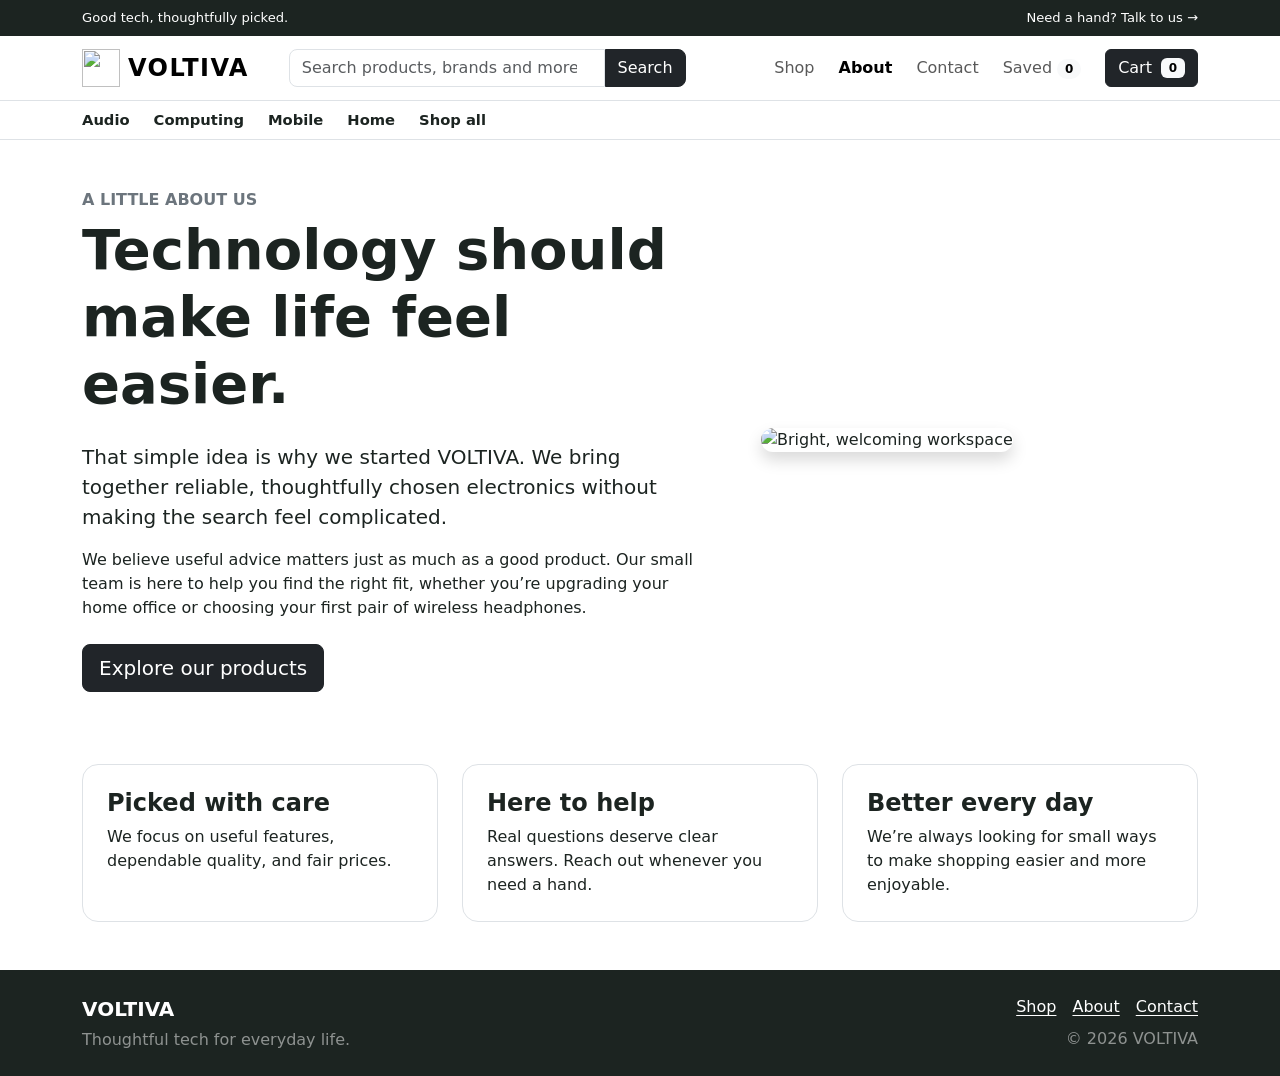
==== about.html @ 59f66edd "initial commit" ====
<!doctype html>
<html lang="en">
<head>
  <meta charset="utf-8">
  <meta name="viewport" content="width=device-width, initial-scale=1">
  <meta name="description" content="Meet VOLTIVA, your friendly neighborhood electronics shop.">
  <title>About us | VOLTIVA</title>
  <link href="https://cdn.jsdelivr.net/npm/bootstrap@5.3.8/dist/css/bootstrap.min.css" rel="stylesheet">
  <link href="styles.css" rel="stylesheet">
</head>
<body data-page="about">
  <div id="site-header"></div>
  <main class="container py-5">
    <section class="row align-items-center g-5">
      <div class="col-lg-7">
        <p class="text-uppercase fw-semibold text-secondary mb-1">A little about us</p>
        <h1 class="display-4 fw-bold">Technology should make life feel easier.</h1>
        <p class="lead mt-4">That simple idea is why we started VOLTIVA. We bring together reliable, thoughtfully chosen electronics without making the search feel complicated.</p>
        <p>We believe useful advice matters just as much as a good product. Our small team is here to help you find the right fit, whether you’re upgrading your home office or choosing your first pair of wireless headphones.</p>
        <a class="btn btn-dark btn-lg mt-2" href="products.html">Explore our products</a>
      </div>
      <div class="col-lg-5">
        <img class="img-fluid rounded-4 shadow" src="https://images.unsplash.com/photo-1524758631624-e2822e304c36?auto=format&amp;fit=crop&amp;w=900&amp;q=85" alt="Bright, welcoming workspace">
      </div>
    </section>
    <section class="row g-4 mt-5">
      <div class="col-md-4"><div class="border rounded-4 p-4 h-100"><h2 class="h4 fw-bold">Picked with care</h2><p class="mb-0">We focus on useful features, dependable quality, and fair prices.</p></div></div>
      <div class="col-md-4"><div class="border rounded-4 p-4 h-100"><h2 class="h4 fw-bold">Here to help</h2><p class="mb-0">Real questions deserve clear answers. Reach out whenever you need a hand.</p></div></div>
      <div class="col-md-4"><div class="border rounded-4 p-4 h-100"><h2 class="h4 fw-bold">Better every day</h2><p class="mb-0">We’re always looking for small ways to make shopping easier and more enjoyable.</p></div></div>
    </section>
  </main>
  <div id="site-footer"></div>
  <script src="https://cdn.jsdelivr.net/npm/bootstrap@5.3.8/dist/js/bootstrap.bundle.min.js"></script>
  <script src="app.js"></script>
</body>
</html>
---- styles.css ----
:root {
  --shop-ink: #1c2421;
  --shop-muted: #68716e;
  --shop-paper: #f5f5f0;
  --shop-accent: #d6f36a;
  --shop-green: #467653;
}

body {
  color: var(--shop-ink);
  background: #fff;
}

a {
  text-underline-offset: 0.2em;
}

.navbar-brand {
  letter-spacing: 0.06em;
  white-space: nowrap;
}

.brand-logo {
  width: 38px;
  height: 38px;
  object-fit: contain;
}

.store-topbar {
  background: var(--shop-ink);
  color: #fff;
  font-size: 0.82rem;
}

.store-topbar .container {
  min-height: 36px;
}

.store-topbar a,
.category-nav a {
  color: inherit;
  text-decoration: none;
}

.store-topbar a:hover,
.category-nav a:hover {
  color: var(--shop-green);
}

.store-search {
  display: flex;
  flex: 1 1 340px;
  max-width: 470px;
}

.store-search .form-control {
  border-radius: 0.5rem 0 0 0.5rem;
}

.store-search .btn {
  border-radius: 0 0.5rem 0.5rem 0;
}

.category-nav {
  overflow: hidden;
  background: #fff;
}

.category-nav .container {
  scrollbar-width: thin;
}

.category-nav a {
  color: var(--shop-ink);
  font-size: 0.92rem;
  font-weight: 600;
  white-space: nowrap;
}

#hero {
  background: #f4f5f0;
}

.hero-slide {
  display: flex;
  min-height: 450px;
  align-items: center;
  padding: clamp(2rem, 6vw, 5.5rem);
  background-image: linear-gradient(90deg, rgba(18, 29, 26, 0.88) 0%, rgba(18, 29, 26, 0.68) 45%, rgba(18, 29, 26, 0.08) 100%), var(--hero-image);
  background-position: center;
  background-size: cover;
  color: #fff;
}

.hero-slide-audio {
  background-position: center 44%;
}

.hero-slide-home {
  background-position: center 55%;
}

.hero-copy {
  max-width: 570px;
}

.hero-copy .lead {
  max-width: 480px;
  color: rgba(255, 255, 255, 0.9);
}

.carousel-indicators {
  z-index: 2;
}

.category-tile {
  position: relative;
  display: block;
  height: 100%;
  min-height: 155px;
  overflow: hidden;
  border-radius: 1rem;
  background: var(--shop-ink);
  color: #fff;
}

.category-tile::after {
  position: absolute;
  inset: 0;
  background: linear-gradient(0deg, rgba(16, 23, 21, 0.78), transparent 75%);
  content: "";
}

.category-tile img {
  width: 100%;
  height: 190px;
  object-fit: cover;
  transition: transform 220ms ease;
}

.category-tile:hover img {
  transform: scale(1.05);
}

.category-tile > span {
  position: absolute;
  z-index: 1;
  right: 1rem;
  bottom: 1rem;
  left: 1rem;
  font-size: 1.15rem;
  font-weight: 700;
}

.editorial-banner {
  min-height: 310px;
  display: flex;
  align-items: center;
  padding: clamp(2rem, 6vw, 4.5rem);
  background-image: linear-gradient(90deg, rgba(20, 31, 28, 0.87), rgba(20, 31, 28, 0.14)), url("https://images.unsplash.com/photo-1498050108023-c5249f4df085?auto=format&fit=crop&w=1800&q=85");
  background-position: center;
  background-size: cover;
  color: #fff;
}

.editorial-copy {
  max-width: 560px;
}

.editorial-copy > p:not(.text-uppercase) {
  color: rgba(255, 255, 255, 0.88);
}

article[data-product] img {
  width: 100%;
  height: 240px;
  object-fit: cover;
  background: var(--shop-paper);
}

.product-image-wrap {
  position: relative;
  overflow: hidden;
  background: var(--shop-paper);
}

.product-image-wrap img {
  transition: transform 220ms ease;
}

article[data-product]:hover .product-image-wrap img {
  transform: scale(1.035);
}

.sale-badge {
  position: absolute;
  z-index: 1;
  top: 0.85rem;
  left: 0.85rem;
  padding: 0.35rem 0.65rem;
  border-radius: 50rem;
  background: #e9f4dc;
  color: #285b34;
  font-size: 0.82rem;
  font-weight: 700;
}

.product-title-link {
  color: inherit;
  text-decoration: none;
}

.product-title-link:hover {
  color: var(--shop-green);
  text-decoration: underline;
}

.detail-image-frame {
  position: relative;
  display: grid;
  min-height: 340px;
  place-items: center;
  overflow: hidden;
  border-radius: 1rem;
  background: var(--shop-paper);
}

.detail-image-frame img {
  width: 100%;
  max-height: 560px;
  object-fit: cover;
}

.detail-description {
  max-width: 60ch;
  font-size: 1.05rem;
  line-height: 1.75;
}

.detail-highlights {
  display: grid;
  gap: 0.75rem;
  padding-left: 1.25rem;
  color: var(--shop-muted);
}

.detail-highlights li::marker {
  color: var(--shop-green);
}

.detail-quantity {
  width: 110px;
}

article[data-product] {
  transition: transform 160ms ease, box-shadow 160ms ease;
}

article[data-product]:hover {
  transform: translateY(-3px);
}

.compare-dock {
  position: fixed;
  z-index: 1030;
  right: 1rem;
  bottom: 1rem;
  display: flex;
  align-items: center;
  gap: 0.75rem;
  padding: 0.75rem 1rem;
  border-radius: 0.85rem;
  background: var(--shop-ink);
  box-shadow: 0 0.5rem 2rem rgba(0, 0, 0, 0.24);
  color: #fff;
}

.compare-image {
  width: 90px;
  height: 75px;
  object-fit: cover;
  border-radius: 0.5rem;
}

#site-footer {
  background: var(--shop-ink);
  color: #fff;
}

#site-footer a {
  color: #fff;
}

#site-footer a:hover {
  color: var(--shop-accent);
}

@media (prefers-reduced-motion: reduce) {
  *,
  *::before,
  *::after {
    scroll-behavior: auto !important;
    transition-duration: 0.01ms !important;
  }
}

@media (max-width: 575.98px) {
  .store-topbar {
    font-size: 0.72rem;
  }

  .hero-slide {
    min-height: 380px;
    background-image: linear-gradient(90deg, rgba(18, 29, 26, 0.85), rgba(18, 29, 26, 0.34)), var(--hero-image);
  }

  .hero-copy h1,
  .hero-copy h2 {
    font-size: 2.4rem;
  }

  .category-tile img {
    height: 145px;
  }

  article[data-product] img {
    height: 190px;
  }

  .detail-image-frame {
    min-height: 260px;
  }

  .compare-dock {
    right: 0.5rem;
    bottom: 0.5rem;
    left: 0.5rem;
    justify-content: space-between;
    gap: 0.3rem;
    padding: 0.6rem;
    font-size: 0.85rem;
  }
}
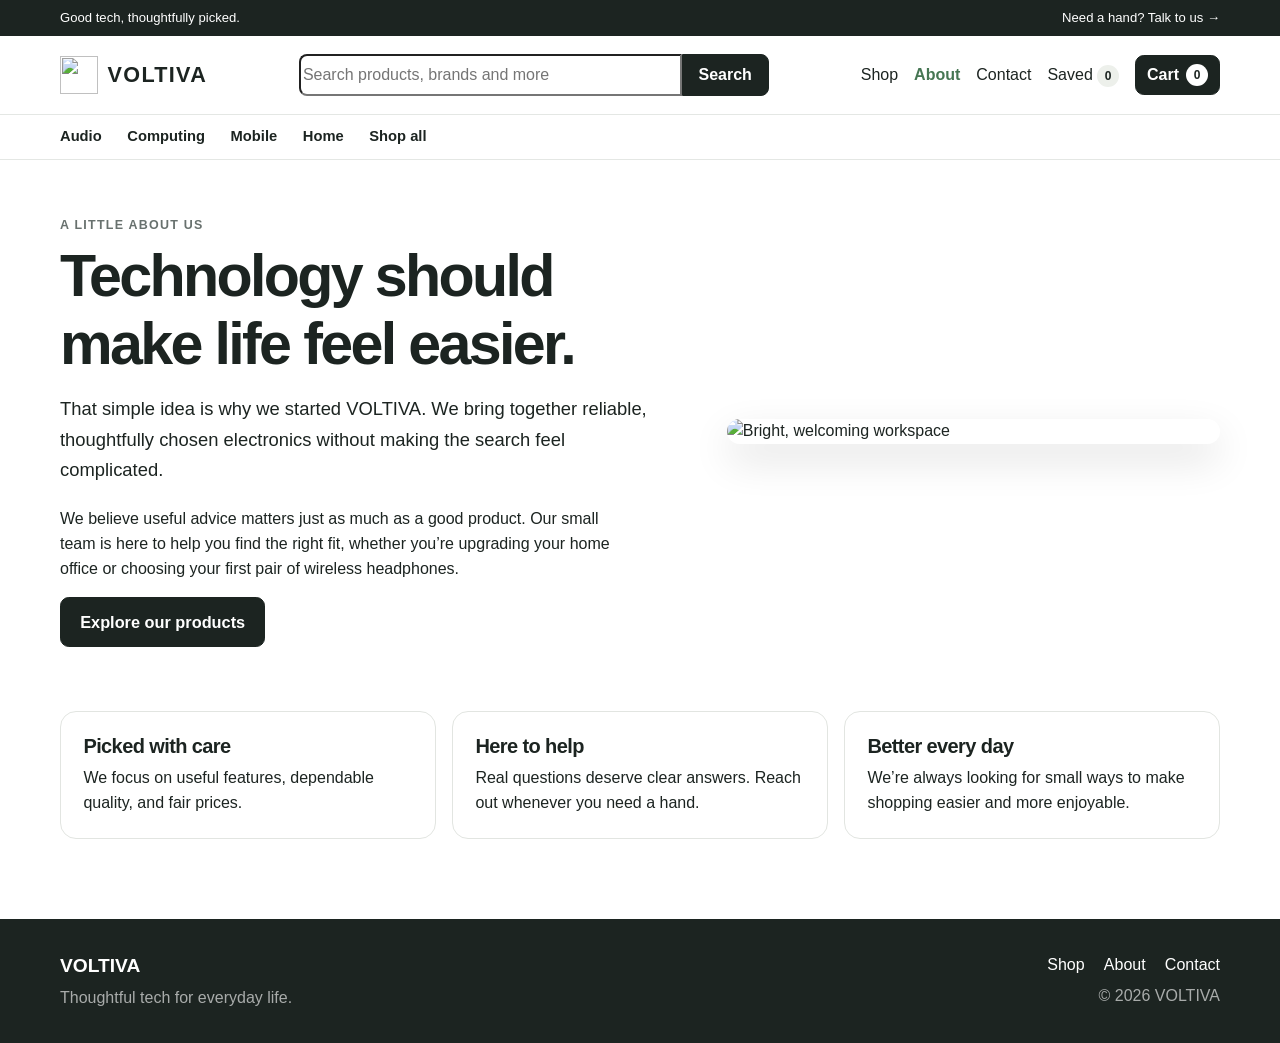
==== commit faf6f37c: "right one" ====
--- a/about.html
+++ b/about.html
@@ -5,32 +5,28 @@
   <meta name="viewport" content="width=device-width, initial-scale=1">
   <meta name="description" content="Meet VOLTIVA, your friendly neighborhood electronics shop.">
   <title>About us | VOLTIVA</title>
-  <link href="https://cdn.jsdelivr.net/npm/bootstrap@5.3.8/dist/css/bootstrap.min.css" rel="stylesheet">
   <link href="styles.css" rel="stylesheet">
 </head>
 <body data-page="about">
   <div id="site-header"></div>
-  <main class="container py-5">
-    <section class="row align-items-center g-5">
-      <div class="col-lg-7">
-        <p class="text-uppercase fw-semibold text-secondary mb-1">A little about us</p>
-        <h1 class="display-4 fw-bold">Technology should make life feel easier.</h1>
-        <p class="lead mt-4">That simple idea is why we started VOLTIVA. We bring together reliable, thoughtfully chosen electronics without making the search feel complicated.</p>
+  <main class="page-width page-main">
+    <section class="story-layout">
+      <div>
+        <p class="eyebrow">A little about us</p>
+        <h1>Technology should make life feel easier.</h1>
+        <p class="intro">That simple idea is why we started VOLTIVA. We bring together reliable, thoughtfully chosen electronics without making the search feel complicated.</p>
         <p>We believe useful advice matters just as much as a good product. Our small team is here to help you find the right fit, whether you’re upgrading your home office or choosing your first pair of wireless headphones.</p>
-        <a class="btn btn-dark btn-lg mt-2" href="products.html">Explore our products</a>
+        <a class="button button-dark button-large" href="products.html">Explore our products</a>
       </div>
-      <div class="col-lg-5">
-        <img class="img-fluid rounded-4 shadow" src="https://images.unsplash.com/photo-1524758631624-e2822e304c36?auto=format&amp;fit=crop&amp;w=900&amp;q=85" alt="Bright, welcoming workspace">
-      </div>
+      <img class="story-image" src="https://images.unsplash.com/photo-1524758631624-e2822e304c36?auto=format&amp;fit=crop&amp;w=900&amp;q=85" alt="Bright, welcoming workspace">
     </section>
-    <section class="row g-4 mt-5">
-      <div class="col-md-4"><div class="border rounded-4 p-4 h-100"><h2 class="h4 fw-bold">Picked with care</h2><p class="mb-0">We focus on useful features, dependable quality, and fair prices.</p></div></div>
-      <div class="col-md-4"><div class="border rounded-4 p-4 h-100"><h2 class="h4 fw-bold">Here to help</h2><p class="mb-0">Real questions deserve clear answers. Reach out whenever you need a hand.</p></div></div>
-      <div class="col-md-4"><div class="border rounded-4 p-4 h-100"><h2 class="h4 fw-bold">Better every day</h2><p class="mb-0">We’re always looking for small ways to make shopping easier and more enjoyable.</p></div></div>
+    <section class="value-grid">
+      <article class="info-panel"><h2>Picked with care</h2><p>We focus on useful features, dependable quality, and fair prices.</p></article>
+      <article class="info-panel"><h2>Here to help</h2><p>Real questions deserve clear answers. Reach out whenever you need a hand.</p></article>
+      <article class="info-panel"><h2>Better every day</h2><p>We’re always looking for small ways to make shopping easier and more enjoyable.</p></article>
     </section>
   </main>
   <div id="site-footer"></div>
-  <script src="https://cdn.jsdelivr.net/npm/bootstrap@5.3.8/dist/js/bootstrap.bundle.min.js"></script>
   <script src="app.js"></script>
 </body>
 </html>
--- a/styles.css
+++ b/styles.css
@@ -1,22 +1,282 @@
 :root {
+  color-scheme: light;
   --shop-ink: #1c2421;
   --shop-muted: #68716e;
   --shop-paper: #f5f5f0;
   --shop-accent: #d6f36a;
   --shop-green: #467653;
+  --page-width: 1160px;
+}
+
+* {
+  box-sizing: border-box;
 }
 
 body {
+  margin: 0;
   color: var(--shop-ink);
   background: #fff;
+  font-family: Arial, Helvetica, sans-serif;
+  line-height: 1.55;
+}
+
+img {
+  display: block;
+  max-width: 100%;
 }
 
 a {
+  color: inherit;
   text-underline-offset: 0.2em;
 }
 
-.navbar-brand {
+button,
+input,
+select,
+textarea {
+  font: inherit;
+}
+
+button,
+select {
+  cursor: pointer;
+}
+
+h1,
+h2,
+h3,
+p {
+  margin-top: 0;
+}
+
+h1,
+h2,
+h3 {
+  line-height: 1.15;
+}
+
+h1 {
+  max-width: 850px;
+  margin-bottom: 1rem;
+  font-size: clamp(2.2rem, 5vw, 3.7rem);
+  letter-spacing: -0.045em;
+}
+
+h2 {
+  margin-bottom: 0.5rem;
+  font-size: clamp(1.5rem, 3vw, 2.15rem);
+  letter-spacing: -0.03em;
+}
+
+h3 {
+  margin-bottom: 0.55rem;
+  font-size: 1.15rem;
+}
+
+.page-width {
+  width: min(var(--page-width), calc(100% - 3rem));
+  margin-inline: auto;
+}
+
+.page-main {
+  min-height: 60vh;
+  padding-block: 3.5rem 5rem;
+}
+
+.page-intro {
+  margin-bottom: 2rem;
+}
+
+.page-intro .intro {
+  margin-bottom: 0;
+}
+
+.section-block {
+  padding-block: 2.4rem;
+}
+
+.section-heading {
+  display: flex;
+  align-items: end;
+  justify-content: space-between;
+  gap: 1rem;
+  margin-bottom: 1.4rem;
+}
+
+.section-heading h2 {
+  margin-bottom: 0;
+}
+
+.eyebrow {
+  margin-bottom: 0.45rem;
+  color: var(--shop-muted);
+  font-size: 0.78rem;
+  font-weight: 700;
+  letter-spacing: 0.1em;
+  text-transform: uppercase;
+}
+
+.intro {
+  max-width: 62ch;
+  margin-bottom: 1.35rem;
+  font-size: 1.15rem;
+  line-height: 1.65;
+}
+
+.muted-copy,
+.fine-print {
+  color: var(--shop-muted);
+}
+
+.fine-print {
+  margin-block: 1rem;
+  font-size: 0.88rem;
+}
+
+.text-link {
+  color: var(--shop-ink);
+  font-weight: 700;
+  text-decoration: none;
+  white-space: nowrap;
+}
+
+.text-link:hover,
+.product-title-link:hover {
+  color: var(--shop-green);
+  text-decoration: underline;
+}
+
+.button {
+  display: inline-flex;
+  min-height: 42px;
+  align-items: center;
+  justify-content: center;
+  gap: 0.45rem;
+  padding: 0.65rem 1rem;
+  border: 1px solid transparent;
+  border-radius: 0.55rem;
+  font-weight: 700;
+  line-height: 1.2;
+  text-align: center;
+  text-decoration: none;
+  transition: background-color 150ms ease, color 150ms ease, border-color 150ms ease;
+}
+
+.button:hover {
+  text-decoration: none;
+}
+
+.button:disabled {
+  cursor: wait;
+  opacity: 0.7;
+}
+
+.button-dark {
+  border-color: var(--shop-ink);
+  background: var(--shop-ink);
+  color: #fff;
+}
+
+.button-dark:hover {
+  border-color: var(--shop-green);
+  background: var(--shop-green);
+}
+
+.button-light {
+  background: #fff;
+  color: var(--shop-ink);
+}
+
+.button-light:hover {
+  background: var(--shop-accent);
+}
+
+.button-outline {
+  border-color: #cbd0cc;
+  background: #fff;
+  color: var(--shop-ink);
+}
+
+.button-outline:hover {
+  border-color: var(--shop-ink);
+  background: var(--shop-paper);
+}
+
+.button-quiet {
+  background: transparent;
+  color: #fff;
+}
+
+.button-large {
+  min-height: 50px;
+  padding: 0.8rem 1.2rem;
+  font-size: 1.02rem;
+}
+
+.button-small {
+  min-height: 34px;
+  padding: 0.45rem 0.7rem;
+  font-size: 0.88rem;
+}
+
+.button-full {
+  width: 100%;
+  margin-top: 0.65rem;
+}
+
+.grow-button {
+  flex: 1 1 auto;
+}
+
+.store-topbar {
+  background: var(--shop-ink);
+  color: #fff;
+  font-size: 0.82rem;
+}
+
+.topbar-content {
+  display: flex;
+  min-height: 36px;
+  align-items: center;
+  justify-content: space-between;
+  gap: 1rem;
+}
+
+.store-topbar a,
+.category-nav a {
+  color: inherit;
+  text-decoration: none;
+}
+
+.store-topbar a:hover,
+.category-nav a:hover {
+  color: var(--shop-accent);
+}
+
+.main-navigation {
+  position: sticky;
+  z-index: 10;
+  top: 0;
+  border-bottom: 1px solid #e4e7e4;
+  background: #fff;
+}
+
+.navigation-content {
+  display: grid;
+  min-height: 78px;
+  grid-template-columns: auto minmax(220px, 1fr) auto;
+  align-items: center;
+  gap: 1.5rem;
+}
+
+.brand-link {
+  display: inline-flex;
+  align-items: center;
+  gap: 0.6rem;
+  font-size: 1.35rem;
+  font-weight: 800;
   letter-spacing: 0.06em;
+  text-decoration: none;
   white-space: nowrap;
 }
 
@@ -26,47 +286,98 @@
   object-fit: contain;
 }
 
-.store-topbar {
+.store-search {
+  display: flex;
+  width: 100%;
+  max-width: 470px;
+  justify-self: center;
+}
+
+.store-search input {
+  min-width: 0;
+  flex: 1;
+  border-radius: 0.5rem 0 0 0.5rem;
+}
+
+.store-search .button {
+  border-radius: 0 0.5rem 0.5rem 0;
+}
+
+.navigation-links ul {
+  display: flex;
+  align-items: center;
+  gap: 1rem;
+  margin: 0;
+  padding: 0;
+  list-style: none;
+}
+
+.nav-link {
+  text-decoration: none;
+  white-space: nowrap;
+}
+
+.nav-link:hover,
+.nav-link.is-current {
+  color: var(--shop-green);
+}
+
+.nav-link.is-current {
+  font-weight: 700;
+}
+
+.count-badge {
+  display: inline-grid;
+  min-width: 1.35rem;
+  min-height: 1.35rem;
+  place-items: center;
+  padding-inline: 0.25rem;
+  border-radius: 999px;
+  background: #edf0eb;
+  font-size: 0.75rem;
+  font-weight: 700;
+}
+
+.cart-link {
+  min-height: 38px;
+  padding: 0.5rem 0.7rem;
+}
+
+.cart-link .count-badge {
+  background: #fff;
+  color: var(--shop-ink);
+}
+
+.menu-toggle {
+  display: none;
+  width: 42px;
+  height: 42px;
+  place-content: center;
+  gap: 5px;
+  padding: 0.55rem;
+  border: 1px solid #d5dad6;
+  border-radius: 0.5rem;
+  background: #fff;
+}
+
+.menu-toggle span {
+  display: block;
+  width: 20px;
+  height: 2px;
   background: var(--shop-ink);
-  color: #fff;
-  font-size: 0.82rem;
-}
-
-.store-topbar .container {
-  min-height: 36px;
-}
-
-.store-topbar a,
-.category-nav a {
-  color: inherit;
-  text-decoration: none;
-}
-
-.store-topbar a:hover,
-.category-nav a:hover {
-  color: var(--shop-green);
-}
-
-.store-search {
-  display: flex;
-  flex: 1 1 340px;
-  max-width: 470px;
-}
-
-.store-search .form-control {
-  border-radius: 0.5rem 0 0 0.5rem;
-}
-
-.store-search .btn {
-  border-radius: 0 0.5rem 0.5rem 0;
 }
 
 .category-nav {
   overflow: hidden;
+  border-bottom: 1px solid #e4e7e4;
   background: #fff;
 }
 
-.category-nav .container {
+.category-nav-links {
+  display: flex;
+  overflow-x: auto;
+  gap: 1.6rem;
+  padding-block: 0.65rem;
   scrollbar-width: thin;
 }
 
@@ -78,11 +389,19 @@
 }
 
 #hero {
+  padding-block: 2rem;
   background: #f4f5f0;
 }
 
+.hero-carousel {
+  position: relative;
+  overflow: hidden;
+  border-radius: 1rem;
+  background: var(--shop-ink);
+}
+
 .hero-slide {
-  display: flex;
+  display: none;
   min-height: 450px;
   align-items: center;
   padding: clamp(2rem, 6vw, 5.5rem);
@@ -92,6 +411,10 @@
   color: #fff;
 }
 
+.hero-slide.is-active {
+  display: flex;
+}
+
 .hero-slide-audio {
   background-position: center 44%;
 }
@@ -104,20 +427,86 @@
   max-width: 570px;
 }
 
-.hero-copy .lead {
+.hero-copy h1,
+.hero-copy h2 {
+  margin-block: 1rem;
+  font-size: clamp(2.4rem, 5vw, 4rem);
+  font-weight: 800;
+  letter-spacing: -0.045em;
+}
+
+.hero-copy .intro {
   max-width: 480px;
   color: rgba(255, 255, 255, 0.9);
 }
 
-.carousel-indicators {
-  z-index: 2;
+.eyebrow-pill {
+  display: inline-block;
+  padding: 0.4rem 0.8rem;
+  border-radius: 999px;
+  background: #fff;
+  color: var(--shop-ink);
+  font-size: 0.78rem;
+  font-weight: 700;
+  letter-spacing: 0.07em;
+}
+
+.hero-slide-controls {
+  position: absolute;
+  right: 1rem;
+  bottom: 1rem;
+  left: 1rem;
+  display: flex;
+  align-items: center;
+  justify-content: space-between;
+  pointer-events: none;
+}
+
+.hero-slide-arrow,
+.hero-slide-dots button {
+  pointer-events: auto;
+}
+
+.hero-slide-arrow {
+  width: 42px;
+  height: 42px;
+  border: 1px solid rgba(255, 255, 255, 0.7);
+  border-radius: 50%;
+  background: rgba(20, 31, 28, 0.45);
+  color: #fff;
+  font-size: 1.25rem;
+}
+
+.hero-slide-dots {
+  display: flex;
+  gap: 0.5rem;
+}
+
+.hero-slide-dots button {
+  width: 10px;
+  height: 10px;
+  padding: 0;
+  border: 0;
+  border-radius: 50%;
+  background: rgba(255, 255, 255, 0.55);
+}
+
+.hero-slide-dots button.is-active {
+  background: #fff;
+  transform: scale(1.25);
+}
+
+.category-grid,
+.product-grid {
+  display: grid;
+  grid-template-columns: repeat(auto-fit, minmax(min(100%, 230px), 1fr));
+  gap: 1.25rem;
 }
 
 .category-tile {
   position: relative;
   display: block;
-  height: 100%;
-  min-height: 155px;
+  min-height: 160px;
   overflow: hidden;
   border-radius: 1rem;
   background: var(--shop-ink);
@@ -153,10 +542,11 @@
 }
 
 .editorial-banner {
+  display: flex;
   min-height: 310px;
-  display: flex;
   align-items: center;
   padding: clamp(2rem, 6vw, 4.5rem);
+  border-radius: 1rem;
   background-image: linear-gradient(90deg, rgba(20, 31, 28, 0.87), rgba(20, 31, 28, 0.14)), url("https://images.unsplash.com/photo-1498050108023-c5249f4df085?auto=format&fit=crop&w=1800&q=85");
   background-position: center;
   background-size: cover;
@@ -167,15 +557,52 @@
   max-width: 560px;
 }
 
-.editorial-copy > p:not(.text-uppercase) {
+.editorial-copy h2 {
+  font-size: clamp(2rem, 4vw, 3rem);
+}
+
+.editorial-copy > p:not(.eyebrow) {
   color: rgba(255, 255, 255, 0.88);
 }
 
-article[data-product] img {
-  width: 100%;
-  height: 240px;
-  object-fit: cover;
-  background: var(--shop-paper);
+.welcome-banner {
+  display: flex;
+  align-items: center;
+  justify-content: space-between;
+  gap: 2rem;
+  padding: clamp(1.5rem, 4vw, 3rem);
+  border-radius: 1rem;
+  background: var(--shop-ink);
+  color: #fff;
+}
+
+.welcome-banner h2 {
+  margin-bottom: 0.65rem;
+}
+
+.welcome-banner p:last-child {
+  margin-bottom: 0;
+}
+
+.welcome-banner .eyebrow {
+  color: rgba(255, 255, 255, 0.65);
+}
+
+.product-card {
+  display: flex;
+  min-width: 0;
+  flex-direction: column;
+  overflow: hidden;
+  border: 1px solid #e7e9e6;
+  border-radius: 0.9rem;
+  background: #fff;
+  box-shadow: 0 0.25rem 1rem rgba(0, 0, 0, 0.06);
+  transition: transform 160ms ease, box-shadow 160ms ease;
+}
+
+.product-card:hover {
+  transform: translateY(-3px);
+  box-shadow: 0 0.6rem 1.5rem rgba(0, 0, 0, 0.11);
 }
 
 .product-image-wrap {
@@ -185,10 +612,13 @@
 }
 
 .product-image-wrap img {
+  width: 100%;
+  height: 230px;
+  object-fit: cover;
   transition: transform 220ms ease;
 }
 
-article[data-product]:hover .product-image-wrap img {
+.product-card:hover .product-image-wrap img {
   transform: scale(1.035);
 }
 
@@ -205,14 +635,184 @@
   font-weight: 700;
 }
 
+.product-card-content {
+  display: flex;
+  flex: 1;
+  flex-direction: column;
+  padding: 1.15rem;
+}
+
+.product-card-content .eyebrow {
+  margin-bottom: 0.4rem;
+}
+
 .product-title-link {
   color: inherit;
   text-decoration: none;
 }
 
-.product-title-link:hover {
-  color: var(--shop-green);
+.product-card-content > .muted-copy {
+  margin-bottom: 1rem;
+}
+
+.product-card-actions {
+  margin-top: auto;
+}
+
+.price-text {
+  margin-bottom: 0.8rem;
+  font-size: 1.25rem;
+  font-weight: 800;
+}
+
+.button-row {
+  display: flex;
+  flex-wrap: wrap;
+  align-items: center;
+  gap: 0.55rem;
+}
+
+.card-secondary-actions {
+  display: flex;
+  align-items: center;
+  justify-content: space-between;
+  margin-top: 0.6rem;
+}
+
+.text-button {
+  padding: 0;
+  border: 0;
+  background: transparent;
+  color: var(--shop-muted);
+  font-weight: 600;
   text-decoration: underline;
+  text-underline-offset: 0.2em;
+}
+
+.text-button:hover {
+  color: var(--shop-ink);
+}
+
+.danger-link {
+  color: #9b3434;
+}
+
+.empty-state {
+  padding: 1.5rem;
+  border: 1px solid #e2e5e1;
+  border-radius: 1rem;
+  background: #fff;
+}
+
+.product-grid > .empty-state {
+  grid-column: 1 / -1;
+}
+
+.centered-panel {
+  padding: clamp(2rem, 6vw, 4rem);
+  text-align: center;
+}
+
+.centered-panel h1,
+.centered-panel h2 {
+  margin-inline: auto;
+}
+
+.is-hidden {
+  display: none !important;
+}
+
+.filter-panel {
+  display: grid;
+  grid-template-columns: minmax(250px, 1fr) minmax(210px, 0.65fr) auto;
+  align-items: end;
+  gap: 1rem;
+  margin-bottom: 1.3rem;
+  padding: 1rem;
+  border: 1px solid #e5e8e4;
+  border-radius: 0.9rem;
+  background: #fbfcfa;
+}
+
+.field-group {
+  display: grid;
+  gap: 0.4rem;
+}
+
+.field-group label,
+.quantity-field label {
+  font-size: 0.92rem;
+  font-weight: 700;
+}
+
+.field-group input,
+.field-group select,
+.field-group textarea,
+.cart-quantity input,
+.quantity-field input {
+  width: 100%;
+  min-height: 46px;
+  padding: 0.65rem 0.75rem;
+  border: 1px solid #cbd0cc;
+  border-radius: 0.5rem;
+  background: #fff;
+  color: var(--shop-ink);
+}
+
+.field-group textarea {
+  min-height: 130px;
+  resize: vertical;
+}
+
+.field-group input:focus,
+.field-group select:focus,
+.field-group textarea:focus,
+.cart-quantity input:focus,
+.quantity-field input:focus,
+.store-search input:focus {
+  outline: 3px solid rgba(70, 118, 83, 0.25);
+  border-color: var(--shop-green);
+}
+
+.filter-panel .field-group input,
+.filter-panel .field-group select {
+  min-height: 48px;
+}
+
+.muted-copy#product-count {
+  margin-bottom: 1rem;
+}
+
+.breadcrumbs {
+  margin-bottom: 1.5rem;
+}
+
+.breadcrumbs ol {
+  display: flex;
+  flex-wrap: wrap;
+  gap: 0.55rem;
+  margin: 0;
+  padding: 0;
+  color: var(--shop-muted);
+  font-size: 0.9rem;
+  list-style: none;
+}
+
+.breadcrumbs li + li::before {
+  margin-right: 0.55rem;
+  color: #a0a8a2;
+  content: "/";
+}
+
+.breadcrumbs a {
+  color: var(--shop-ink);
+}
+
+.product-detail-layout {
+  display: grid;
+  grid-template-columns: minmax(0, 1fr) minmax(0, 0.9fr);
+  align-items: start;
+  gap: clamp(2rem, 5vw, 4rem);
 }
 
 .detail-image-frame {
@@ -231,15 +831,57 @@
   object-fit: cover;
 }
 
+.product-detail-copy h1 {
+  font-size: clamp(2rem, 4vw, 3rem);
+}
+
+.detail-price-row {
+  display: flex;
+  align-items: center;
+  flex-wrap: wrap;
+  gap: 1rem;
+  margin-block: 1.3rem;
+}
+
+.large-price {
+  margin: 0;
+  font-size: 2rem;
+}
+
+.offer-pill {
+  padding: 0.35rem 0.7rem;
+  border-radius: 999px;
+  background: #e3f2df;
+  color: #285b34;
+  font-weight: 700;
+}
+
 .detail-description {
   max-width: 60ch;
   font-size: 1.05rem;
   line-height: 1.75;
 }
 
+.info-panel {
+  padding: 1.4rem;
+  border: 1px solid #e2e5e1;
+  border-radius: 1rem;
+  background: #fff;
+}
+
+.info-panel h2 {
+  font-size: 1.25rem;
+}
+
+.highlights-panel {
+  margin-block: 1.4rem;
+  background: #fbfcfa;
+}
+
 .detail-highlights {
   display: grid;
   gap: 0.75rem;
+  margin: 0;
   padding-left: 1.25rem;
   color: var(--shop-muted);
 }
@@ -248,21 +890,157 @@
   color: var(--shop-green);
 }
 
-.detail-quantity {
+.detail-actions {
+  display: flex;
+  flex-wrap: wrap;
+  align-items: end;
+  gap: 0.75rem;
+}
+
+.quantity-field {
+  display: grid;
   width: 110px;
-}
-
-article[data-product] {
-  transition: transform 160ms ease, box-shadow 160ms ease;
-}
-
-article[data-product]:hover {
-  transform: translateY(-3px);
+  gap: 0.4rem;
+}
+
+.related-section {
+  margin-top: 4rem;
+  padding-top: 2.5rem;
+  border-top: 1px solid #e2e5e1;
+}
+
+.story-layout {
+  display: grid;
+  grid-template-columns: 1.1fr 0.9fr;
+  align-items: center;
+  gap: clamp(2rem, 5vw, 5rem);
+}
+
+.story-layout > div > p:not(.eyebrow) {
+  max-width: 65ch;
+}
+
+.story-image {
+  width: 100%;
+  max-height: 510px;
+  border-radius: 1rem;
+  object-fit: cover;
+  box-shadow: 0 1rem 2.5rem rgba(0, 0, 0, 0.12);
+}
+
+.value-grid {
+  display: grid;
+  grid-template-columns: repeat(3, minmax(0, 1fr));
+  gap: 1rem;
+  margin-top: 4rem;
+}
+
+.info-panel p:last-child {
+  margin-bottom: 0;
+}
+
+.contact-layout {
+  display: grid;
+  grid-template-columns: 0.8fr 1.2fr;
+  align-items: start;
+  gap: clamp(2rem, 6vw, 5rem);
+}
+
+.contact-label {
+  margin: 1.4rem 0 0.25rem;
+  font-weight: 700;
+}
+
+.form-panel {
+  display: grid;
+  gap: 1.1rem;
+  padding: clamp(1.25rem, 4vw, 2.5rem);
+  border: 1px solid #e2e5e1;
+  border-radius: 1rem;
+}
+
+.form-panel h2 {
+  margin-bottom: 0.2rem;
+  font-size: 1.4rem;
+}
+
+.form-feedback {
+  margin: 0;
+  color: var(--shop-green);
+}
+
+.cart-layout,
+.checkout-layout {
+  display: grid;
+  grid-template-columns: minmax(0, 1.6fr) minmax(270px, 0.8fr);
+  align-items: start;
+  gap: 1.5rem;
+}
+
+.cart-items {
+  padding: 0 1.3rem;
+}
+
+.cart-row {
+  display: grid;
+  grid-template-columns: 92px minmax(130px, 1fr) 100px auto;
+  align-items: center;
+  gap: 1rem;
+  padding-block: 1.1rem;
+  border-bottom: 1px solid #e2e5e1;
+}
+
+.cart-row:last-child {
+  border-bottom: 0;
+}
+
+.cart-row > img {
+  width: 92px;
+  height: 76px;
+  border-radius: 0.55rem;
+  object-fit: cover;
+}
+
+.cart-product-name h2 {
+  margin-bottom: 0.35rem;
+  font-size: 1rem;
+}
+
+.cart-remove {
+  justify-self: end;
+}
+
+.order-summary {
+  position: sticky;
+  top: 7rem;
+}
+
+.summary-line {
+  display: flex;
+  justify-content: space-between;
+  gap: 1rem;
+  padding-block: 0.85rem;
+  border-bottom: 1px solid #e2e5e1;
+}
+
+.summary-total {
+  border-bottom: 0;
+  font-size: 1.08rem;
+}
+
+.checkout-fields {
+  display: grid;
+  grid-template-columns: repeat(2, minmax(0, 1fr));
+  gap: 1rem;
+}
+
+.field-wide {
+  grid-column: 1 / -1;
 }
 
 .compare-dock {
   position: fixed;
-  z-index: 1030;
+  z-index: 20;
   right: 1rem;
   bottom: 1rem;
   display: flex;
@@ -275,11 +1053,69 @@
   color: #fff;
 }
 
+.comparison-dialog {
+  width: min(1000px, calc(100% - 2rem));
+  max-height: min(85vh, 800px);
+  padding: 1.5rem;
+  border: 0;
+  border-radius: 1rem;
+  box-shadow: 0 1rem 4rem rgba(0, 0, 0, 0.25);
+}
+
+.comparison-dialog::backdrop {
+  background: rgba(16, 23, 21, 0.65);
+}
+
+.dialog-heading {
+  display: flex;
+  align-items: center;
+  justify-content: space-between;
+  gap: 1rem;
+  margin-bottom: 1rem;
+}
+
+.dialog-heading h2 {
+  margin: 0;
+  font-size: 1.35rem;
+}
+
+.dialog-close {
+  width: 40px;
+  height: 40px;
+  border: 0;
+  border-radius: 50%;
+  background: var(--shop-paper);
+  color: var(--shop-ink);
+  font-size: 1.6rem;
+}
+
+.comparison-table-wrap {
+  overflow-x: auto;
+}
+
+.comparison-table {
+  width: 100%;
+  border-collapse: collapse;
+  text-align: left;
+}
+
+.comparison-table th,
+.comparison-table td {
+  min-width: 130px;
+  padding: 0.8rem;
+  border-bottom: 1px solid #e2e5e1;
+  vertical-align: middle;
+}
+
+.comparison-table th:first-child {
+  min-width: 110px;
+}
+
 .compare-image {
   width: 90px;
   height: 75px;
+  border-radius: 0.5rem;
   object-fit: cover;
-  border-radius: 0.5rem;
 }
 
 #site-footer {
@@ -287,48 +1123,291 @@
   color: #fff;
 }
 
-#site-footer a {
+.footer-content {
+  display: flex;
+  align-items: center;
+  justify-content: space-between;
+  gap: 2rem;
+  padding-block: 2rem;
+}
+
+.footer-content p {
+  margin: 0.35rem 0 0;
+  color: rgba(255, 255, 255, 0.62);
+}
+
+.footer-brand {
+  font-size: 1.2rem;
+  font-weight: 800;
+  text-decoration: none;
+}
+
+.footer-links {
+  text-align: right;
+}
+
+.footer-links > div {
+  display: flex;
+  justify-content: end;
+  gap: 1.2rem;
+}
+
+.footer-links a {
   color: #fff;
-}
-
-#site-footer a:hover {
+  text-decoration: none;
+}
+
+.footer-links a:hover {
   color: var(--shop-accent);
 }
 
-@media (prefers-reduced-motion: reduce) {
-  *,
-  *::before,
-  *::after {
-    scroll-behavior: auto !important;
-    transition-duration: 0.01ms !important;
-  }
-}
-
-@media (max-width: 575.98px) {
-  .store-topbar {
+.screen-reader-only {
+  position: absolute;
+  width: 1px;
+  height: 1px;
+  overflow: hidden;
+  clip: rect(0, 0, 0, 0);
+  white-space: nowrap;
+  clip-path: inset(50%);
+}
+
+@media (max-width: 1050px) {
+  .navigation-content {
+    grid-template-columns: auto 1fr auto;
+    gap: 1rem;
+  }
+
+  .menu-toggle {
+    display: grid;
+    grid-column: 3;
+    grid-row: 1;
+    justify-self: end;
+  }
+
+  .store-search {
+    grid-column: 1 / 3;
+    grid-row: 2;
+    max-width: none;
+    justify-self: stretch;
+    padding-bottom: 0.9rem;
+  }
+
+  .navigation-links {
+    display: none;
+    grid-column: 1 / -1;
+    grid-row: 3;
+    padding-bottom: 1rem;
+  }
+
+  .navigation-links.is-open {
+    display: block;
+  }
+
+  .navigation-links ul {
+    align-items: stretch;
+    flex-direction: column;
+    gap: 0.6rem;
+  }
+
+  .navigation-links li {
+    padding-block: 0.25rem;
+  }
+
+  .navigation-content {
+    padding-top: 0.8rem;
+  }
+}
+
+@media (max-width: 760px) {
+  .page-width {
+    width: min(var(--page-width), calc(100% - 2rem));
+  }
+
+  .page-main {
+    padding-block: 2.5rem 3.5rem;
+  }
+
+  .section-block {
+    padding-block: 1.8rem;
+  }
+
+  .section-heading {
+    align-items: start;
+  }
+
+  .product-detail-layout,
+  .story-layout,
+  .contact-layout,
+  .cart-layout,
+  .checkout-layout {
+    grid-template-columns: 1fr;
+  }
+
+  .value-grid {
+    grid-template-columns: 1fr;
+    margin-top: 2.5rem;
+  }
+
+  .order-summary {
+    position: static;
+  }
+
+  .welcome-banner {
+    align-items: start;
+    flex-direction: column;
+  }
+
+  .filter-panel {
+    grid-template-columns: 1fr 1fr;
+  }
+
+  .filter-panel .button {
+    grid-column: 1 / -1;
+  }
+
+  .hero-slide {
+    min-height: 400px;
+  }
+
+  .hero-slide {
+    background-image: linear-gradient(90deg, rgba(18, 29, 26, 0.85), rgba(18, 29, 26, 0.34)), var(--hero-image);
+  }
+
+  .cart-row {
+    grid-template-columns: 72px minmax(0, 1fr) auto;
+    gap: 0.75rem;
+  }
+
+  .cart-row > img {
+    width: 72px;
+    height: 68px;
+  }
+
+  .cart-quantity {
+    grid-column: 2;
+  }
+
+  .cart-quantity input {
+    max-width: 110px;
+  }
+
+  .cart-remove {
+    grid-column: 3;
+    grid-row: 2;
+  }
+}
+
+@media (max-width: 520px) {
+  .topbar-content {
+    min-height: 38px;
     font-size: 0.72rem;
   }
 
+  .topbar-content a {
+    text-align: right;
+  }
+
+  .brand-link {
+    font-size: 1.15rem;
+  }
+
+  .brand-logo {
+    width: 32px;
+    height: 32px;
+  }
+
+  .hero-carousel,
+  .editorial-banner {
+    border-radius: 0.7rem;
+  }
+
   .hero-slide {
-    min-height: 380px;
-    background-image: linear-gradient(90deg, rgba(18, 29, 26, 0.85), rgba(18, 29, 26, 0.34)), var(--hero-image);
+    min-height: 390px;
+  }
+
+  .hero-slide {
+    padding: 1.5rem;
+    padding-bottom: 4.5rem;
   }
 
   .hero-copy h1,
   .hero-copy h2 {
-    font-size: 2.4rem;
+    font-size: 2.25rem;
+  }
+
+  .section-heading {
+    flex-direction: column;
+    gap: 0.6rem;
+  }
+
+  .category-grid,
+  .product-grid {
+    grid-template-columns: repeat(2, minmax(0, 1fr));
+    gap: 0.75rem;
+  }
+
+  .category-tile {
+    min-height: 130px;
   }
 
   .category-tile img {
-    height: 145px;
-  }
-
-  article[data-product] img {
-    height: 190px;
+    height: 150px;
+  }
+
+  .product-image-wrap img {
+    height: 155px;
+  }
+
+  .product-card-content {
+    padding: 0.85rem;
+  }
+
+  .product-card-content h3 {
+    font-size: 1rem;
+  }
+
+  .product-card-content > .muted-copy {
+    font-size: 0.9rem;
+  }
+
+  .button-row {
+    align-items: stretch;
+  }
+
+  .button-row .button {
+    flex: 1 1 100%;
+  }
+
+  .filter-panel,
+  .checkout-fields {
+    grid-template-columns: 1fr;
+  }
+
+  .field-wide,
+  .filter-panel .button {
+    grid-column: auto;
   }
 
   .detail-image-frame {
     min-height: 260px;
+  }
+
+  .detail-actions .grow-button {
+    min-width: 100%;
+  }
+
+  .footer-content {
+    align-items: start;
+    flex-direction: column;
+    gap: 1.25rem;
+  }
+
+  .footer-links {
+    text-align: left;
+  }
+
+  .footer-links > div {
+    justify-content: start;
   }
 
   .compare-dock {
@@ -340,4 +1419,21 @@
     padding: 0.6rem;
     font-size: 0.85rem;
   }
-}
+
+  .compare-dock .button {
+    padding-inline: 0.5rem;
+  }
+
+  .comparison-dialog {
+    padding: 1rem;
+  }
+}
+
+@media (prefers-reduced-motion: reduce) {
+  *,
+  *::before,
+  *::after {
+    scroll-behavior: auto !important;
+    transition-duration: 0.01ms !important;
+  }
+}
